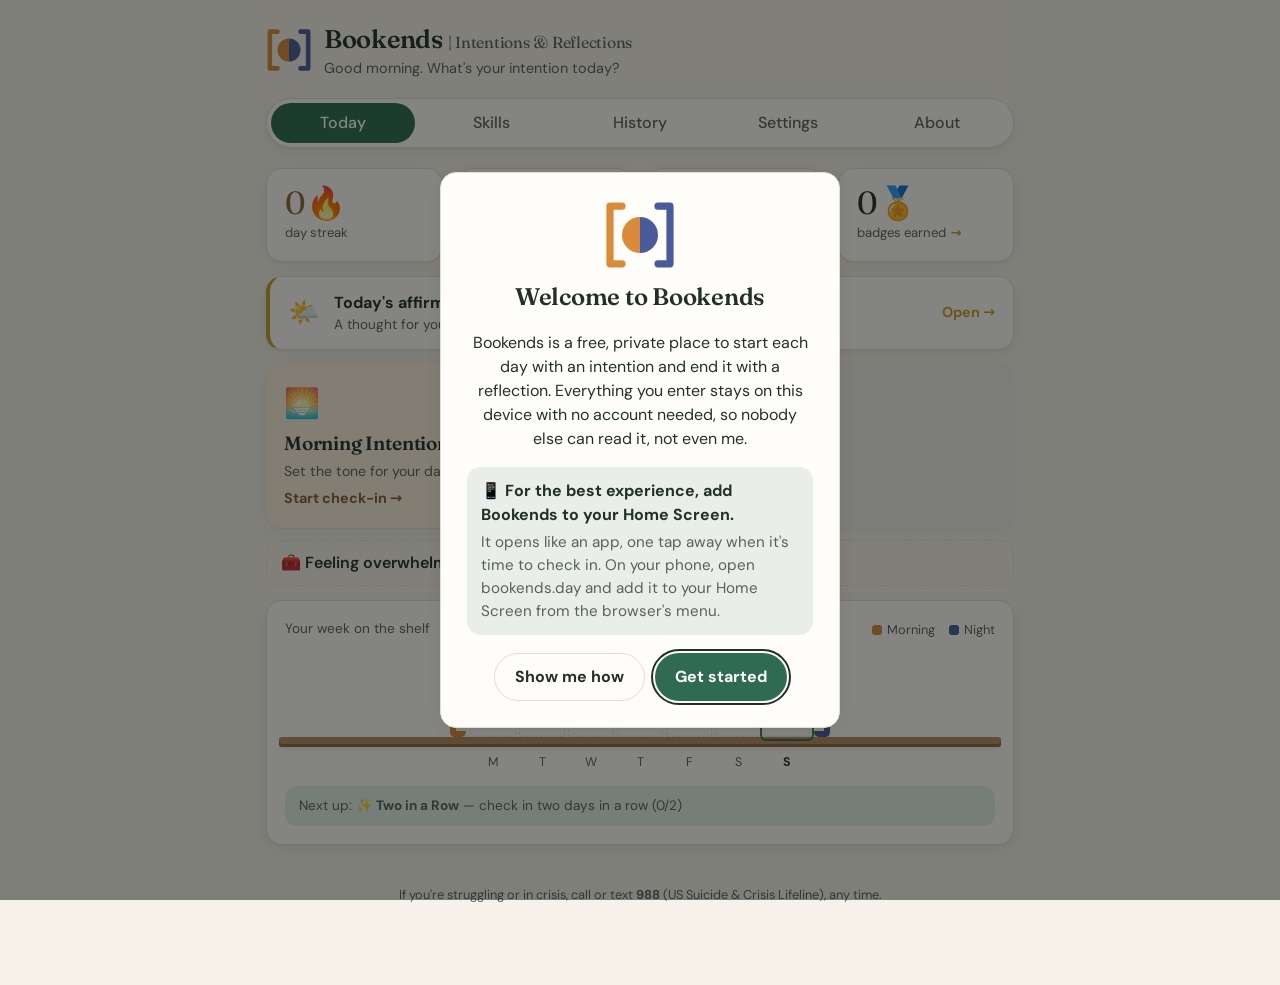
==== index.html @ 5a590c90 "Suggest a skill again when an edit changes a rating Editing a check-in so a rating changes and is st" ====
<!DOCTYPE html>
<html lang="en">
<head>
<meta charset="UTF-8">
<meta name="viewport" content="width=device-width, initial-scale=1">
<meta name="text-scale" content="scale">
<title>Bookends | Intentions &amp; Reflections</title>
<meta name="description" content="Bookends: morning intentions and nightly reflections, one wellness check-in at a time.">
<link rel="icon" href="/favicon.ico" sizes="48x48">
<link rel="icon" href="/favicon.svg" type="image/svg+xml">
<link rel="apple-touch-icon" href="/apple-touch-icon.png">
<link rel="manifest" href="/site.webmanifest">
<meta name="theme-color" content="#2f6b52">
<link rel="preload" href="fonts/dm-sans.woff2" as="font" type="font/woff2" crossorigin>
<link rel="preload" href="fonts/fraunces-opsz.woff2" as="font" type="font/woff2" crossorigin>
<style>
/* Self-hosted fonts (SIL Open Font License, see fonts/LICENSE-*). Variable weight, Latin subset. */
@font-face{font-family:"DM Sans";src:url("fonts/dm-sans.woff2") format("woff2");font-weight:100 1000;font-style:normal;font-display:swap}
@font-face{font-family:"Fraunces";src:url("fonts/fraunces-opsz.woff2") format("woff2");font-weight:100 900;font-style:normal;font-display:swap}
</style>
<link rel="stylesheet" href="css/styles.css?v=63">
</head>
<body>
<canvas id="confetti" aria-hidden="true"></canvas>
<div class="wrap">
  <header class="top">
    <div class="brand">
      <svg class="mark" viewBox="60 50 120 120" role="img" aria-label="Bookends logo">
        <path d="M90 62H70V158H90" fill="none" stroke="var(--morning)" stroke-width="12" stroke-linecap="round" stroke-linejoin="round"/>
        <path d="M150 62H170V158H150" fill="none" stroke="var(--night)" stroke-width="12" stroke-linecap="round" stroke-linejoin="round"/>
        <path d="M120 80A30 30 0 0 0 120 140Z" fill="var(--morning)"/><path d="M120 80A30 30 0 0 1 120 140Z" fill="var(--night)"/>
      </svg>
      <div>
      <h1>Bookends <span class="h1-sub"><span class="pipe">| </span>Intentions &amp; Reflections</span></h1>
      <div class="sub" id="greeting">Wellness check-ins, morning and night</div>
      </div>
    </div>
  </header>
  <nav class="tabs" id="tabs">
    <button data-v="today" class="on">Today</button>
    <button data-v="skills">Skills</button>
    <button data-v="history">History</button>
    <button data-v="settings">Settings</button>
    <button data-v="about">About</button>
  </nav>
  <main id="app"><div class="loading">Loading your check-ins…</div></main>
  <footer class="help">If you're struggling or in crisis, call or text <b>988</b> (US Suicide &amp; Crisis Lifeline), any time.</footer>
</div>

<script src="js/app.js?v=98"></script>
</body>
</html>
---- css/styles.css ----
/* =========================================================
   THEME — tweak colors here
   ========================================================= */
:root{
  --wood:#b98a5e; --wood-dark:#8f6440;
  --bg:#f6f1e9; --card:#fffdf9; --ink:#23302a; --muted:#58625d; --line:#e6ddd0;
  --accent:#2f6b52; --accent-soft:#e3efe8; --morning:#d98b3a; --morning-soft:#fbeedd;
  --night:#4a5b9b; --night-soft:#e6e9f6; --gold:#c99a2e; --danger:#b4493c;
  --radius:16px; --shadow:0 1px 2px rgba(35,48,42,.06),0 4px 16px rgba(35,48,42,.06);
}
@media (prefers-color-scheme:dark){:root{
  --wood:#7a5a3c; --wood-dark:#553d28;
  --bg:#151a18; --card:#1e2522; --ink:#e9ece8; --muted:#9aa5a0; --line:#2e3833;
  --accent:#6fc19a; --accent-soft:#22362d; --morning:#f0a85a; --morning-soft:#3a2c1c;
  --night:#9aaaf0; --night-soft:#252b45; --gold:#e6bd55; --danger:#e07a6c;
  --shadow:0 1px 2px rgba(0,0,0,.3),0 4px 16px rgba(0,0,0,.25);
}}
*{box-sizing:border-box}
/* Text size follows the person's device setting: rem everywhere, root left at the browser's size
   (Chrome on Android scales it via <meta name="text-scale">; Firefox does it on its own). */
:root{font-size:100%}
/* iPhone and iPad: use the Dynamic Type size from Settings → Display & Brightness → Text Size */
@supports (font:-apple-system-body) and (-webkit-touch-callout:default){:root{font:-apple-system-body}}
body{margin:0;background:var(--bg);color:var(--ink);font:1rem/1.5 "DM Sans",system-ui,sans-serif;-webkit-font-smoothing:antialiased}
h1,h2,h3{font-family:Fraunces,Georgia,serif;font-weight:600;margin:0;letter-spacing:-.01em}
button{font:inherit;color:inherit;cursor:pointer}
.wrap{max-width:780px;margin:0 auto;padding:20px 16px 80px}
header.top{display:flex;align-items:center;justify-content:space-between;gap:12px;margin-bottom:18px}
header.top h1{font-size:1.6rem}
.h1-sub{font-weight:400;color:var(--muted);font-variation-settings:"opsz" 28} /* keep the swoopy ampersand at small sizes too */
@media(max-width:560px){.h1-sub{display:block;font-size:1rem}.h1-sub .pipe{display:none}}
.brand{display:flex;align-items:center;gap:12px}
.brand .mark{width:46px;height:46px;flex:none}
header.top .sub{color:var(--muted);font-size:.9rem}
nav.tabs{display:flex;gap:4px;background:var(--card);border:1px solid var(--line);border-radius:999px;padding:4px;margin-bottom:20px;box-shadow:var(--shadow)}
nav.tabs button{flex:1;border:0;background:none;padding:8px 10px;border-radius:999px;font-weight:500;color:var(--muted)}
nav.tabs button.on{background:var(--accent);color:#fff}
.card{background:var(--card);border:1px solid var(--line);border-radius:var(--radius);padding:18px;box-shadow:var(--shadow)}
.grid{display:grid;gap:14px}
.stats{grid-template-columns:repeat(4,1fr)}
@media(max-width:560px){.stats{grid-template-columns:repeat(2,1fr)}}
.stat .n{font-family:Fraunces,serif;font-size:2rem;line-height:1}
.stat .l{color:var(--muted);font-size:.82rem;margin-top:4px}
.stat.streak .n{color:var(--morning)}
.checkins{grid-template-columns:1fr 1fr;margin-top:14px}
@media(max-width:560px){.checkins{grid-template-columns:1fr}}
.ci{border:0;text-align:left;display:flex;flex-direction:column;gap:6px;min-height:150px;position:relative;overflow:hidden}
.ci.morning{background:var(--morning-soft)} .ci.night{background:var(--night-soft)}
.ci .ico{font-size:1.8rem}
.ci .ci-title{font-family:Fraunces,Georgia,serif;font-weight:600;letter-spacing:-.01em;font-size:1.2rem;line-height:1.25;color:var(--ink)}
.ci .st{font-size:.88rem;color:var(--muted)}
.ci .go{margin-top:auto;font-weight:700;font-size:.9rem}
.ci.morning .go{color:var(--morning)} .ci.night .go{color:var(--night)}
.ci.closed{filter:grayscale(1);opacity:.5;cursor:not-allowed}
.ci.closed .go{color:var(--muted)}
.ci.past{opacity:.85}
.ci.done::after{content:"✓";position:absolute;top:14px;right:16px;width:28px;height:28px;border-radius:50%;background:var(--accent);color:#fff;display:grid;place-items:center;font-weight:700}
.week{display:flex;justify-content:space-between;margin-top:14px}
.day{display:flex;flex-direction:column;align-items:center;gap:6px;font-size:.78rem;color:var(--muted)}
.day.today .dl{color:var(--ink);font-weight:700}
.dots{display:flex;flex-direction:column;gap:3px}
.dot{width:26px;height:12px;border-radius:6px;background:var(--line)}
.dot.m.on{background:var(--morning)} .dot.n.on{background:var(--night)}
.section-title{display:flex;align-items:baseline;justify-content:space-between;margin:26px 0 10px}
.section-title h2{font-size:1.15rem}
.muted{color:var(--muted)}
.small{font-size:.85rem}
.note{font-size:.85rem;color:var(--muted);padding:10px 14px;border-radius:12px;background:var(--accent-soft);margin-top:14px}
.note.warn{background:var(--morning-soft)}

/* ---------- Form ---------- */
.form-head{display:flex;align-items:center;gap:12px;margin-bottom:6px}
.back{border:1px solid var(--line);background:var(--card);border-radius:999px;padding:6px 12px;font-size:.9rem}
.form-head h2{font-size:1.35rem;flex:1}
.datepick{border:1px solid var(--line);background:var(--card);color:var(--ink);border-radius:10px;padding:6px 8px;font:inherit;font-size:.9rem}
.progress{height:6px;border-radius:3px;background:var(--line);overflow:hidden;margin:12px 0 18px;position:sticky;top:0;z-index:2}
.progress i{display:block;height:100%;background:var(--accent);transition:width .3s}
.dim{margin-bottom:14px;border-left:4px solid var(--dc,var(--accent))}
.dim h3{font-size:1.05rem;display:flex;align-items:center;gap:8px;margin-bottom:12px}
.q{margin-top:14px}
.q:first-of-type{margin-top:0}
.q label.qt{display:block;font-weight:500;margin-bottom:8px}
.scale{display:flex;gap:8px}
.scale button{flex:1;border:1.5px solid var(--line);background:var(--bg);border-radius:12px;padding:10px 0;font-weight:700;font-size:1.05rem;transition:.15s}
.scale button:hover{border-color:var(--dc,var(--accent))}
.scale button.on{background:var(--dc,var(--accent));border-color:var(--dc,var(--accent));color:#fff;transform:translateY(-1px)}
.anchors{display:flex;justify-content:space-between;font-size:.78rem;color:var(--muted);margin-top:6px;gap:12px}
.anchors span:last-child{text-align:right}
textarea{width:100%;min-height:70px;resize:vertical;border:1.5px solid var(--line);background:var(--bg);color:var(--ink);border-radius:12px;padding:10px 12px;font:inherit}
textarea:focus{outline:none;border-color:var(--dc,var(--accent))}
.actions{display:flex;gap:10px;justify-content:flex-end;margin-top:18px;flex-wrap:wrap}
.btn{border:0;border-radius:999px;padding:11px 20px;font-weight:700;background:var(--accent);color:#fff}
.btn.ghost{background:none;border:1.5px solid var(--line);color:var(--ink)}
.btn.danger{background:none;border:1.5px solid var(--danger);color:var(--danger)}
.btn:disabled{opacity:.5;cursor:default}

.steps{display:flex;gap:6px;justify-content:space-between;margin:14px 0 6px}
.stepdot{flex:1;max-width:56px;aspect-ratio:1;border-radius:50%;border:2px solid var(--line);background:var(--card);font-size:1.1rem;display:grid;place-items:center;padding:0;opacity:.6;transition:.2s}
.stepdot.done{border-color:var(--dc);opacity:1;background:color-mix(in srgb,var(--dc) 14%,var(--card))}
.stepdot.cur{opacity:1;border-color:var(--dc);box-shadow:0 0 0 3px color-mix(in srgb,var(--dc) 30%,transparent);transform:scale(1.08)}
.stepcount{font-size:.8rem;color:var(--muted);text-align:center;margin-bottom:14px}
.step-in{animation:slideIn .28s ease-out}
.step-in.from-left{animation-name:slideInL}
@keyframes slideIn{from{opacity:0;transform:translateX(24px)}}
@keyframes slideInL{from{opacity:0;transform:translateX(-24px)}}
@media (prefers-reduced-motion:reduce){.step-in{animation:none}}
.dim textarea{min-height:120px}
.stepnav{align-items:center}
.linkbtn{border:0;background:none;color:var(--accent);font-size:.85rem;text-decoration:underline;padding:0}
@media(max-width:560px){.stepdot{font-size:.9rem;border-width:1.5px}.steps{gap:3px}}

/* ---------- Badges ---------- */
.badges{grid-template-columns:repeat(auto-fill,minmax(150px,1fr))}
.badge{text-align:center;padding:16px 12px}
.badge .em{font-size:2.2rem;width:64px;height:64px;margin:0 auto 8px;border-radius:50%;display:grid;place-items:center;background:var(--accent-soft)}
.badge.locked{opacity:.55}
.badge.locked .em{filter:grayscale(1);background:var(--line)}
.badge h3{margin:0;font-size:.95rem}
.badge p{margin:4px 0 0;font-size:.78rem;color:var(--muted)}
.badge .when{color:var(--accent);font-weight:500}
.bar{height:5px;border-radius:3px;background:var(--line);margin-top:8px;overflow:hidden}
.bar i{display:block;height:100%;background:var(--gold)}

/* ---------- History ---------- */
.cal{display:grid;grid-template-columns:repeat(7,1fr);gap:5px}
.cal .h{font-size:.72rem;color:var(--muted);text-align:center}
.cell{aspect-ratio:1;border-radius:6px;background:var(--line);display:flex;flex-direction:column;overflow:hidden;border:0;padding:0}
.cell .m,.cell .n{flex:1}
.cell .m.on{background:var(--morning)} .cell .n.on{background:var(--night)}
.cell.future{opacity:.3;cursor:default}
.cell.today{outline:2px solid var(--accent);outline-offset:1px}
.entry{display:flex;align-items:center;gap:12px;padding:12px 14px;border:1px solid var(--line);background:var(--card);border-radius:12px;width:100%;text-align:left;margin-bottom:8px}
.entry .tag{font-size:1.3rem}
.entry .t{flex:1}
.entry .avg{font-family:Fraunces,serif;font-size:1.2rem}
.day-entry{padding:12px 14px;margin-bottom:10px}
.de-head{display:flex;align-items:baseline;justify-content:space-between;gap:10px;width:100%;background:none;border:0;padding:2px 0 8px;font:inherit;color:var(--ink);cursor:pointer;text-align:left}
.de-head h3{font-size:1.05rem;margin:0}
.de-list{list-style:none;margin:0;padding:0;border-top:1px solid var(--line)}
.de-list li+li{border-top:1px dashed var(--line)}
.entry-row{display:flex;align-items:center;gap:10px;width:100%;padding:9px 2px;background:none;border:0;font:inherit;color:var(--ink);text-align:left}
button.entry-row{cursor:pointer}
button.entry-row:hover b{text-decoration:underline}
.er-time{flex:none;width:4.6rem;font-size:.88rem;color:var(--muted);font-variant-numeric:tabular-nums}
.er-ico{flex:none;font-size:1.1rem}
.er-text{flex:1;min-width:0}
.entry-row .avg{font-family:Fraunces,serif;font-size:1.1rem}
html.text-xl .er-time{width:auto}
.trend{display:grid;grid-template-columns:140px 1fr 40px;align-items:center;gap:10px;padding:6px 0;border-bottom:1px dashed var(--line);font-size:.9rem}
.trend:last-child{border:0}
.trend svg{width:100%;height:32px}
.legend{display:flex;gap:14px;font-size:.8rem;color:var(--muted);margin-top:10px}
.legend i{display:inline-block;width:10px;height:10px;border-radius:3px;margin-right:5px;vertical-align:-1px}

/* ---------- Modal / toast ---------- */
.modal-bg{position:fixed;inset:0;background:rgba(10,15,12,.5);display:grid;place-items:center;z-index:50;padding:16px;animation:fade .2s}
.modal{max-width:400px;width:100%;text-align:center;padding:26px}
.modal .big{font-size:3.4rem;animation:pop .5s cubic-bezier(.2,1.6,.4,1)}
.modal h2{margin:8px 0 4px}
.modal .list{display:flex;flex-direction:column;gap:10px;margin:16px 0;text-align:left}
.modal .list div{display:flex;gap:12px;align-items:center;padding:10px;border-radius:12px;background:var(--accent-soft)}
.modal .list .em{font-size:1.8rem}
@keyframes pop{from{transform:scale(.3);opacity:0}to{transform:scale(1);opacity:1}}
@keyframes fade{from{opacity:0}}
.toast{position:fixed;bottom:20px;left:50%;transform:translateX(-50%);background:var(--ink);color:var(--bg);padding:10px 18px;border-radius:999px;font-size:.9rem;z-index:60;animation:fade .2s}
.win{position:fixed;left:50%;bottom:20px;transform:translateX(-50%);width:min(520px,calc(100% - 24px));display:flex;gap:14px;align-items:center;z-index:58;animation:rise .35s cubic-bezier(.2,1.4,.4,1);cursor:pointer}
.win-em{font-size:2rem}
@keyframes rise{from{opacity:0;transform:translate(-50%,20px)}}
canvas#confetti{position:fixed;inset:0;pointer-events:none;z-index:55}
footer.help{margin-top:40px;font-size:.8rem;color:var(--muted);text-align:center}
.loading{text-align:center;padding:60px 0;color:var(--muted)}

/* ---------- Check-in pop-up ---------- */
body.noscroll{overflow:hidden}
.sheet-bg{position:fixed;inset:0;z-index:40;background:rgba(15,22,18,.48);display:grid;place-items:center;padding:24px;animation:fade .2s}
.sheet-bg.closing{animation:fadeOut .18s forwards}
.sheet{width:min(620px,100%);max-height:min(860px,calc(100vh - 48px));display:flex;flex-direction:column;background:var(--card);border-radius:22px;box-shadow:0 24px 60px rgba(0,0,0,.28);overflow:hidden;animation:popIn .28s cubic-bezier(.2,1.2,.4,1)}
.sheet-bg.closing .sheet{animation:popOut .18s forwards}
.sheet-head{display:flex;align-items:center;justify-content:space-between;gap:12px;padding:16px 18px 12px}
.sheet.morning .sheet-head{background:var(--morning-soft)} .sheet.night .sheet-head{background:var(--night-soft)}
.sheet-title{display:flex;align-items:center;gap:12px}
.sheet-ico{font-size:2rem;line-height:1}
.sheet-title h2{font-size:1.25rem}
.sheet-title .datepick{margin-top:4px;padding:3px 6px;font-size:.82rem;background:transparent}
.xbtn{border:0;background:rgba(0,0,0,.06);width:36px;height:36px;border-radius:50%;font-size:1rem;flex:none}
.xbtn:hover{background:rgba(0,0,0,.12)}
.sheet .steps{padding:12px 18px 4px;margin:0;border-bottom:1px solid var(--line)}
.sheet .stepdot{max-width:44px}
.sheet-body{flex:1;overflow-y:auto;padding:6px 22px 18px}
.sheet .stepcount{margin:8px 0 12px}
.sheet .dim{border-left:0;margin:0}
.sheet .dim h3{font-size:1.15rem;color:var(--dc)}
.sheet-foot{display:flex;gap:10px;justify-content:flex-end;align-items:center;padding:14px 18px;border-top:1px solid var(--line);background:var(--card)}
@keyframes popIn{from{opacity:0;transform:translateY(16px) scale(.97)}}
@keyframes popOut{to{opacity:0;transform:translateY(10px) scale(.98)}}
@keyframes fadeOut{to{opacity:0}}
@media(max-width:560px){
  .sheet-bg{padding:0;place-items:end stretch}
  .sheet{width:100%;max-height:94vh;border-radius:22px 22px 0 0;animation:slideUp .32s cubic-bezier(.2,1,.3,1)}
  .sheet-bg.closing .sheet{animation:slideDown .18s forwards}
  .sheet-body{padding:6px 16px 16px}
  .sheet-foot{padding:12px 16px calc(12px + env(safe-area-inset-bottom))}
  .sheet-foot .btn{padding:11px 16px}
}
@keyframes slideUp{from{transform:translateY(100%)}}
@keyframes slideDown{to{transform:translateY(100%)}}
@media (prefers-reduced-motion:reduce){.sheet,.sheet-bg{animation:none!important}}

/* ---------- Daily affirmation ---------- */
.aff{margin-top:14px;text-align:center;padding:22px 20px 14px;border-top:4px solid var(--gold)}
.aff.sugg{border-top-color:var(--accent)}
.aff-label{font-size:.82rem;font-weight:700;letter-spacing:.02em;color:var(--muted);display:flex;gap:8px;justify-content:center;align-items:center;flex-wrap:wrap}
.aff-area{font-weight:500;color:var(--dc);background:color-mix(in srgb,var(--dc) 12%,transparent);padding:2px 8px;border-radius:999px}
.aff-text{font-family:Fraunces,Georgia,serif;font-size:1.35rem;line-height:1.4;margin:14px auto 16px;max-width:30ch}
.aff-hint{color:var(--muted);font-size:.92rem;margin:10px auto 14px;max-width:40ch}
.aff-foot{display:flex;justify-content:center;align-items:center;gap:10px;margin-top:14px;font-size:.78rem;color:var(--muted)}
.aff-dots{display:inline-flex;gap:4px}
.aff-dots i{width:8px;height:8px;border-radius:50%;background:var(--line)}
.aff-dots i.on{background:var(--gold)}
.aff-break{background:var(--accent-soft);border-radius:14px;padding:14px 16px;max-width:44ch;margin:0 auto}
.aff-break p{margin:6px 0}
.aff-in .aff-text,.aff-in .aff-break{animation:fade .5s}
.note.nudge{margin:14px 0 0;background:var(--accent-soft);color:var(--ink)}
.note.holiday{margin:14px 0 0;background:var(--morning-soft);color:var(--ink)}
.aff-src{display:block;width:fit-content;margin:-6px auto 14px;font-size:.75rem;color:var(--muted);text-decoration:none;border-bottom:1px dotted var(--line)}
.aff-src:hover{color:var(--accent);border-bottom-color:var(--accent)}

/* ---------- About ---------- */
.about{display:grid;gap:14px}
.about h2{font-size:1.4rem;margin:6px 0 10px}
.about h3{font-size:1.1rem;margin-bottom:8px}
.about h2.sec{font-size:1.1rem;margin:0 0 8px}
.about p{margin:0 0 10px;line-height:1.65}
.about p:last-child{margin-bottom:0}
.about ul{margin:0 0 12px;padding-left:20px;line-height:1.65}
.about li{margin-bottom:6px}
.about a{color:var(--accent)}
.about-hero{text-align:left}
.about-hero .mark{width:54px;height:54px;display:block}
.about-care{background:var(--accent-soft);border-color:transparent}
@media(max-width:560px){nav.tabs button{padding:8px 4px;font-size:.88rem}}

/* ---------- Affirmation entry + pop-up ---------- */
.aff-entry{display:flex;align-items:center;gap:14px;width:100%;margin-top:14px;text-align:left;border-left:4px solid var(--gold);padding:14px 18px}
.aff-entry .ae-ico{font-size:1.6rem}
.aff-entry .ae-txt{flex:1;display:flex;flex-direction:column}
.aff-entry .ae-go{font-weight:700;font-size:.9rem;color:var(--gold)}
.aff-entry.done{border-left-color:var(--accent)}
.aff-entry.done .ae-go{color:var(--accent)}
.aff-entry:hover{border-color:var(--gold)}
.aff-sheet{max-width:560px}
.aff-sheet .sheet-head{background:color-mix(in srgb,var(--gold) 14%,var(--card))}
.aff-sheet .aff{box-shadow:none;border:0;border-top:0;margin:0;padding:18px 4px 6px}
.aff-sheet .sheet-body{padding-top:0}
/* ---------- Preferences ---------- */
.pref{display:flex;align-items:center;justify-content:space-between;gap:16px;padding:12px 0;border-top:1px solid var(--line);cursor:pointer}
.pref:first-of-type{border-top:0}
.pref>span{display:flex;flex-direction:column}
.pref.off{opacity:.5;cursor:default}
.switch{appearance:none;-webkit-appearance:none;width:46px;height:28px;border-radius:999px;background:var(--line);position:relative;cursor:pointer;flex:none;transition:background .2s;margin:0}
.switch::after{content:"";position:absolute;top:3px;left:3px;width:22px;height:22px;border-radius:50%;background:#fff;box-shadow:0 1px 3px rgba(0,0,0,.25);transition:transform .2s}
.switch:checked{background:var(--accent)}
.switch:checked::after{transform:translateX(18px)}
.switch:disabled{cursor:default}
.switch:focus-visible{outline:2px solid var(--accent);outline-offset:2px}
.pref-label{display:flex;flex-direction:column;margin:4px 0 10px}
.choices{display:grid;gap:8px}
.choice{display:flex;align-items:center;gap:12px;padding:12px 14px;border:1.5px solid var(--line);border-radius:14px;cursor:pointer;background:var(--bg);transition:.15s}
.choice:hover{border-color:var(--accent)}
.choice.on{border-color:var(--accent);background:var(--accent-soft)}
.choice input{accent-color:var(--accent);width:18px;height:18px;margin:0;flex:none}
.choice .c-ic{font-size:1.3rem}
.choice .c-t{display:flex;flex-direction:column}
.times{display:grid;gap:8px}
.time-row{display:flex;align-items:center;justify-content:space-between;gap:12px;padding:10px 14px;border:1.5px solid var(--line);border-radius:14px;background:var(--bg)}
.time-row select{font:inherit;color:var(--ink);background:var(--card);border:1.5px solid var(--line);border-radius:10px;padding:6px 10px;cursor:pointer}
.time-row select:focus{outline:none;border-color:var(--accent)}
.time-row .range{display:flex;align-items:center;gap:8px}
@media(max-width:560px){.time-row{flex-direction:column;align-items:flex-start}}
.time-row select{min-width:112px}

/* ---------- Bookshelf (last 7 days) ---------- */
.shelf-head{display:flex;justify-content:space-between;align-items:center;gap:10px;flex-wrap:wrap}
.shelf-head .legend{margin:0}
.shelf{display:flex;align-items:flex-end;gap:6px;margin-top:14px;padding:0 4px}
.books{flex:1;display:flex;align-items:flex-end;justify-content:space-between;gap:6px}
.book{flex:1;max-width:58px;border:0;padding:0;border-radius:5px 5px 2px 2px;overflow:hidden;display:flex;flex-direction:column;position:relative;cursor:pointer;
  background:var(--line);box-shadow:inset -3px 0 0 rgba(0,0,0,.08),inset 3px 0 0 rgba(255,255,255,.18);transition:transform .15s}
.book:hover{transform:translateY(-3px)}
.book .b-m,.book .b-n{flex:1;transition:background .2s}
.book .b-m.on{background:var(--morning)}
.book .b-n.on{background:var(--night)}
.book .b-m.on+.b-n.on{border-top:2px solid rgba(255,255,255,.55)}
.book:not(.empty)::before{content:"";position:absolute;left:18%;right:18%;top:12%;height:2px;background:rgba(255,255,255,.55);border-radius:1px}
.book:not(.empty)::after{content:"";position:absolute;left:18%;right:18%;bottom:12%;height:2px;background:rgba(255,255,255,.45);border-radius:1px}
.book.empty{background:transparent;border:1.5px dashed var(--line);box-shadow:none;opacity:.9}
.book.today{outline:2px solid var(--accent);outline-offset:2px}
.book.today .b-m::after{content:"";position:absolute;top:0;right:22%;width:7px;height:16px;background:var(--accent);clip-path:polygon(0 0,100% 0,100% 100%,50% 75%,0 100%)}
.bookend{width:16px;height:84px;flex:none;border:6px solid;border-radius:5px}
.bookend.l{border-color:var(--morning);border-right:0}
.bookend.r{border-color:var(--night);border-left:0}
.plank{height:10px;margin:0 -6px;border-radius:3px;background:var(--wood);box-shadow:inset 0 -3px 0 var(--wood-dark),0 3px 6px rgba(0,0,0,.08)}
.shelf-days{display:flex;justify-content:space-between;gap:6px;padding:6px 26px 0;font-size:.78rem;color:var(--muted)}
.shelf-days span{flex:1;max-width:58px;text-align:center}
.shelf-days .today{color:var(--ink);font-weight:700}
@media(max-width:560px){.books,.shelf-days{gap:4px}.bookend{width:12px;height:76px;border-width:5px}.shelf-days{padding:6px 20px 0}}
/* books sit close together, bookends hug the row */
.shelf{justify-content:center;gap:4px}
.books{flex:0 1 auto;justify-content:center;gap:3px}
.book{flex:0 1 50px;max-width:50px;min-width:30px}
.shelf-days{justify-content:center;gap:3px;padding:6px 0 0}
.shelf-days span{flex:0 1 50px;max-width:50px;min-width:30px}
@media(max-width:560px){.books,.shelf-days{gap:3px}.shelf-days{padding:6px 0 0}}
.book,.shelf-days span{flex:0 0 46px;width:46px;max-width:none;min-width:0}
@media(max-width:560px){.book,.shelf-days span{flex-basis:36px;width:36px}}
.day-list .go{cursor:pointer}
.day-list .go:hover{outline:1.5px solid var(--accent)}
.day-list .rest{background:var(--bg);opacity:.75}
.sheet-date{display:block;font-size:.85rem;color:var(--muted);margin-top:2px}

/* ---------- Day view ---------- */
.day-sheet{max-width:580px}
.day-sheet .sheet-head{background:color-mix(in srgb,var(--wood) 18%,var(--card))}
.day-sheet .sheet-body{padding-top:16px}
.day-sheet .sheet-foot{flex-wrap:wrap}
.hls{display:grid;gap:10px}
.hl{border-radius:14px;padding:14px 16px;background:var(--bg);border-left:4px solid var(--dc)}
.hl.morning{background:var(--morning-soft)} .hl.night{background:var(--night-soft)}
.hl-top{display:flex;justify-content:space-between;align-items:center;gap:10px}
.hl-kind{font-size:.78rem;font-weight:700;letter-spacing:.02em;color:var(--muted);text-transform:uppercase}
.hl-area{font-weight:700;margin:6px 0 2px;color:var(--dc)}
.hl-area .muted{font-weight:400}
.hl blockquote{font-family:Fraunces,Georgia,serif;font-size:1.12rem;line-height:1.45;margin:8px 0 0}
.rdots{display:inline-flex;gap:3px}
.rdots i{width:9px;height:9px;border-radius:50%;background:var(--line)}
.rdots i.on{background:var(--dc,var(--accent))}
.proud{margin-top:12px;padding:12px 14px;border-radius:12px;background:color-mix(in srgb,var(--gold) 16%,var(--card))}
.day-sheet h4{margin:18px 0 6px;font-size:.9rem}
.notes{list-style:none;margin:0;padding:0;display:grid;gap:8px}
.notes li{display:flex;flex-direction:column;padding:10px 12px;border:1px solid var(--line);border-radius:12px}
.notes .nl{font-size:.78rem;color:var(--muted);margin-bottom:2px}

/* ---------- Full day in History ---------- */
.full-link{display:block;margin:16px auto 0;font-size:.9rem}
.cell.sel{outline:2px solid var(--ink);outline-offset:1px}
.day-detail .dd-top{display:flex;justify-content:space-between;align-items:center;margin-bottom:6px}
.day-detail .dd-top h2{font-size:1.2rem}
.dd-block{margin-top:12px;padding:12px 14px;border-radius:14px}
.dd-block.morning{background:var(--morning-soft)} .dd-block.night{background:var(--night-soft)}
.dd-head{display:flex;justify-content:space-between;align-items:center}
.dd-head h3{font-size:1rem}
.dd-list{list-style:none;margin:8px 0 0;padding:0;display:grid;gap:8px}
.dd-list li{background:var(--card);border-radius:10px;padding:10px 12px;border-left:3px solid var(--dc)}
.dd-row{display:flex;justify-content:space-between;align-items:center;gap:10px}
.dd-area{font-weight:700;font-size:.9rem;color:var(--dc)}
.dd-q{font-size:.78rem;color:var(--muted);margin-top:6px}
.dd-a{margin-top:2px}
.stat-link{text-align:left;cursor:pointer;font:inherit;color:inherit;transition:transform .15s,border-color .15s}
.stat-link:hover{transform:translateY(-2px);border-color:var(--gold)}
.stat-link .go-arrow{color:var(--gold);font-weight:700;margin-left:2px}
.aff-nav{display:inline-flex;align-items:center;gap:6px}
.aff-dots .aff-dot{width:10px;height:10px;border-radius:50%;border:0;padding:0;background:var(--gold);opacity:.45;cursor:pointer;transition:transform .15s,opacity .15s}
.aff-dots .aff-dot.cur{opacity:1;transform:scale(1.25)}
.aff-dots .aff-dot:hover{opacity:.85}
.aff-arrow{border:1px solid var(--line);background:var(--card);width:26px;height:26px;border-radius:50%;line-height:1;font-size:1rem;color:var(--ink);padding:0}
.aff-arrow:disabled{opacity:.35;cursor:default}
.aff-pos{font-weight:500;color:var(--muted)}
.aff-foot{flex-wrap:wrap}

/* ---------- Badges in the day pop-up ---------- */
.day-badges{margin-top:14px;padding-top:12px;border-top:1px solid var(--line)}
.day-badges h4{margin:0 0 8px;font-size:.85rem;color:var(--muted)}
.mini-badges{display:flex;flex-wrap:wrap;gap:8px}
.mini-badge{position:relative;width:38px;height:38px;border-radius:50%;border:1.5px solid var(--line);background:var(--accent-soft);display:grid;place-items:center;padding:0;cursor:pointer;transition:transform .15s,border-color .15s}
.mini-badge .mb-em{font-size:1.15rem;line-height:1}
.mini-badge:hover,.mini-badge:focus-visible{transform:translateY(-2px);border-color:var(--gold);outline:none}
.float-tip{position:fixed;z-index:70;max-width:220px;padding:8px 10px;border-radius:10px;background:var(--ink);color:var(--bg);font-size:.78rem;line-height:1.35;
  box-shadow:0 6px 18px rgba(0,0,0,.22);opacity:0;pointer-events:none;transform:translateY(4px);transition:opacity .15s,transform .15s}
.float-tip.show{opacity:1;transform:translateY(0)}
.float-tip b{display:block;font-size:.82rem;margin-bottom:2px}
.float-tip::after{content:"";position:absolute;top:100%;left:var(--ax,50%);transform:translateX(-50%);border:6px solid transparent;border-top-color:var(--ink)}
.float-tip.below::after{top:auto;bottom:100%;border-top-color:transparent;border-bottom-color:var(--ink)}
.badge.focus{border-color:var(--gold);box-shadow:0 0 0 3px color-mix(in srgb,var(--gold) 35%,transparent);animation:badgePulse 1.4s ease-out 2}
@keyframes badgePulse{50%{transform:scale(1.04)}}
.ro-tag{font-weight:700;color:var(--muted)}
.scale button:disabled{cursor:default}
.scale button:disabled:not(.on){opacity:.45}
.scale button:disabled:hover{border-color:var(--line)}
.scale button.on:disabled{opacity:1}
textarea[readonly]{background:var(--card);border-style:dashed;cursor:default}
textarea[readonly]:focus{border-color:var(--line)}

/* Compact single-row stats on phones */
@media(max-width:560px){
  .stats{grid-template-columns:repeat(4,1fr);gap:6px}
  .stat{padding:9px 4px 8px;text-align:center;border-radius:12px}
  .stat .n{font-size:1.3rem;white-space:nowrap}
  .stat .l{font-size:.68rem;margin-top:3px;line-height:1.2}
  .stat-link{text-align:center}
  .stat-link:hover{transform:none}
  .hide-sm{display:none}
}
/* Compact check-in cards on phones, side by side, so the shelf fits on screen */
@media(max-width:560px){
  .checkins{grid-template-columns:1fr 1fr;gap:8px;margin-top:10px}
  .ci{min-height:0;padding:12px;gap:3px;border-radius:14px}
  .ci .ico{font-size:1.25rem}
  .ci .ci-title{font-size:.95rem;line-height:1.2}
  .ci .st{font-size:.74rem;line-height:1.3}
  .ci .go{font-size:.78rem;margin-top:4px}
  .ci.done::after{top:10px;right:10px;width:22px;height:22px;font-size:.8rem}
  .checkins + .card{margin-top:10px !important;padding:14px}
  .shelf{margin-top:10px}
}
.about-free{border-left:4px solid var(--gold)}
.about ol{margin:0 0 12px;padding-left:22px;line-height:1.65}
.about ol li{margin-bottom:6px}
.about-pro{border-left:4px solid var(--night)}
.about-share{border-left:4px solid var(--accent)}
.share-opts{display:grid;gap:8px;margin:10px 0 4px}

/* About cards: each gets its own accent color */
.about .card{border-left:4px solid var(--ac,var(--line))}
.about .card h2,.about .card h3{color:var(--ac,var(--ink))}
.about-hero{--ac:var(--morning)}
.about-name{--ac:#8a6bb8}
.about-how{--ac:#3f8f9b}
.about-free{--ac:var(--gold)}
.about-pro{--ac:var(--night)}
.about-share{--ac:#c0604d}
.about-privacy{--ac:#a0607a}
.about-home{--ac:#4a6fb5}
.about-source{--ac:#5d6b64}
.src-link{display:inline-block;text-decoration:none;margin-top:2px}
.about-care{--ac:var(--accent);border-color:transparent;border-left-color:var(--accent)}
@media (prefers-color-scheme:dark){.about-name{--ac:#b49ae0}.about-how{--ac:#6cc0cc}.about-privacy{--ac:#d89ab4}.about-share{--ac:#e8907e}.about-home{--ac:#8fa7e0}.about-source{--ac:#a9b6af}}

/* About: jump links + section anchors */
.about .card{scroll-margin-top:16px}
.about-toc{display:flex;flex-direction:column;gap:8px;border-left-color:var(--line) !important}
.toc-links{display:flex;flex-wrap:wrap;gap:6px}
.toc-links a{font-size:.82rem;text-decoration:none;color:var(--ink);background:var(--bg);border:1px solid var(--line);border-radius:999px;padding:4px 10px}
.toc-links a:hover{border-color:var(--accent);color:var(--accent)}
.about .anchor{margin-left:8px;font-family:"DM Sans",system-ui,sans-serif;font-weight:500;font-size:.85em;color:var(--muted);text-decoration:none;opacity:0;transition:opacity .15s}
.about h2:hover .anchor,.about h3:hover .anchor,.about .anchor:focus{opacity:1}
@media(hover:none){.about .anchor{opacity:.5}}
.about .card.flash{animation:flash 1.2s ease-out}
@keyframes flash{0%{box-shadow:0 0 0 4px color-mix(in srgb,var(--ac,var(--accent)) 45%,transparent)}100%{box-shadow:var(--shadow)}}
.howto{display:grid;grid-template-columns:1fr 1fr;gap:12px;margin:6px 0 12px}
.howto-col{background:var(--bg);border-radius:12px;padding:12px 14px}
.howto-col h3{margin:0 0 6px;font-size:.92rem;color:var(--ink)!important}
.howto-col ol{margin:0;padding-left:20px;font-size:.92rem}
@media(max-width:560px){.howto{grid-template-columns:1fr}}

/* Writing help: tap-to-add ideas */
.ideas{display:flex;flex-wrap:wrap;align-items:center;gap:6px;margin-top:8px}
.ideas-label{font-size:.75rem;font-weight:700;color:var(--muted);text-transform:uppercase;letter-spacing:.04em;margin-right:2px}
.idea,.idea-more{border:1.5px solid var(--line);background:var(--card);color:var(--ink);border-radius:999px;padding:5px 11px;font:inherit;font-size:.85rem;line-height:1.3;text-align:left;cursor:pointer}
.idea:hover{border-color:var(--dc,var(--accent))}
.idea.on{background:color-mix(in srgb,var(--dc,var(--accent)) 14%,var(--card));border-color:var(--dc,var(--accent))}
.idea-more{border-style:dashed;color:var(--muted)}

/* Feelings wheel */
.wheel-toggle{display:inline-flex;align-items:center;gap:6px;border:1.5px solid var(--dc,var(--accent));background:color-mix(in srgb,var(--dc,var(--accent)) 10%,var(--card));color:var(--ink);border-radius:999px;padding:7px 14px;font:inherit;font-size:.9rem;font-weight:600;margin:2px 0 10px;cursor:pointer}
.wheel-panel{border:1.5px solid var(--line);border-radius:14px;padding:12px;margin-bottom:10px;background:var(--bg)}
.wheel-wrap{display:flex;gap:14px;align-items:flex-start}
.wheel{width:12.5rem;max-width:100%;flex:none}
.wedge{cursor:pointer;transition:transform .15s}
.wedge path{stroke:var(--bg);stroke-width:2}
.wedge text{fill:#fff;font:700 11px "DM Sans",system-ui,sans-serif;pointer-events:none}
.wedge:not(.on) path{opacity:.82}
.wedge:focus{outline:none}.wedge:focus-visible path{stroke:var(--ink)}
.wheel-hub{fill:var(--card)}
.hub-n{fill:var(--ink);font:700 18px "DM Sans",system-ui,sans-serif}
.hub-t{fill:var(--muted);font:500 10px "DM Sans",system-ui,sans-serif}
.wheel-side{flex:1;min-width:0;display:flex;flex-direction:column;gap:8px}
.feel-list,.feel-chosen{display:flex;flex-wrap:wrap;gap:6px}
.feel{border:1.5px solid var(--fc,var(--line));background:var(--card);color:var(--ink);border-radius:999px;padding:5px 11px;font:inherit;font-size:.85rem;cursor:pointer}
.feel.on{background:var(--fc,var(--dc,var(--accent)));border-color:var(--fc,var(--dc,var(--accent)));color:#fff}
.feel-chosen{border-top:1px dashed var(--line);padding-top:8px}
.feel-chosen .feel{--fc:var(--dc,var(--accent))}
@media (max-width:560px){.wheel-wrap{flex-direction:column;align-items:center}.wheel{width:12rem}.wheel-side{width:100%}}

/* Color-blind friendly mode (Settings → Display). Okabe & Ito based palette, plus non-color cues. */
html.cvd{
  --accent:#00785a; --accent-soft:#dcefe8; --morning:#c77800; --morning-soft:#fbeccc;
  --night:#0072b2; --night-soft:#dcebf5; --gold:#a87d00; --danger:#b84a00;
}
@media (prefers-color-scheme:dark){html.cvd{
  --accent:#3cc39a; --accent-soft:#183a30; --morning:#e69f00; --morning-soft:#3a2c10;
  --night:#56b4e9; --night-soft:#16303f; --gold:#f0c43a; --danger:#f08a4b;
}}
/* Night marks get diagonal stripes so morning and night differ by more than color */
html.cvd .dot.n.on,html.cvd .cell .n.on,html.cvd .book .b-n.on,html.cvd .legend .lg-n{background-image:repeating-linear-gradient(135deg,rgba(255,255,255,.38) 0 2px,transparent 2px 5px)}
html.cvd .ln-night{stroke-dasharray:4 3}
/* Answered steps get a check mark */
html.cvd .stepdot{position:relative}
html.cvd .stepdot.done::after{content:"✓";position:absolute;right:-3px;bottom:-3px;width:.95rem;height:.95rem;border-radius:50%;background:var(--ink);color:var(--card);font-size:.62rem;line-height:.95rem;text-align:center;font-weight:700}

/* ---------- Accessibility ---------- */
/* Colored text is mixed toward the ink color so it keeps enough contrast in light and dark mode */
.sheet .dim h3{color:color-mix(in srgb,var(--dc) 60%,var(--ink))}
.about .card h2,.about .card h3{color:color-mix(in srgb,var(--ac,var(--ink)) 60%,var(--ink))}
.stat.streak .n{color:color-mix(in srgb,var(--morning) 60%,var(--ink))}
.ci.morning .go{color:color-mix(in srgb,var(--morning) 52%,var(--ink))} .ci.night .go{color:color-mix(in srgb,var(--night) 70%,var(--ink))}
.badge .when{color:color-mix(in srgb,var(--accent) 80%,var(--ink))}
/* In dark mode the accent is light, so text on it is dark */
@media (prefers-color-scheme:dark){
  nav.tabs button.on,.btn,.ci.done::after{color:#0f1f18}
  .btn.ghost{color:var(--ink)} .btn.danger{color:var(--danger)}
}
/* Visible keyboard focus everywhere */
:focus-visible{outline:2px solid var(--ink);outline-offset:2px}
.sheet:focus,.modal:focus{outline:none}
.sr-only{position:absolute;width:1px;height:1px;padding:0;margin:-1px;overflow:hidden;clip:rect(0,0,0,0);white-space:nowrap;border:0}
@media (prefers-reduced-motion:reduce){*{scroll-behavior:auto!important}.wedge,.idea,.stepdot{transition:none!important}}
.feel.on{background:color-mix(in srgb,var(--fc,var(--dc,var(--accent))) 72%,#111);border-color:color-mix(in srgb,var(--fc,var(--dc,var(--accent))) 72%,#111)}
/* Reminders */
.rem-list{display:grid;gap:10px;margin-top:10px}
.rem-row{display:flex;align-items:center;gap:12px;flex-wrap:wrap}
.rem-row .btn{flex:none}
.rem-row .small{flex:1;min-width:180px}

/* ---------- Larger text sizes (html.text-l / html.text-xl are set in app.js from the root font size) ---------- */
/* Display headings grow less than body text, like large titles on iPhone */
header.top h1{font-size:min(1.6rem,9vw)}
.sheet-title h2{font-size:min(1.25rem,7.5vw)}
@media(min-width:561px){.stat .n{font-size:min(2rem,10vw)}}
.xbtn{width:max(36px,2.2rem);height:max(36px,2.2rem)}
html.text-l nav.tabs{flex-wrap:wrap;border-radius:20px}
html.text-l nav.tabs button{flex:1 1 auto;padding:6px 10px}
html.text-l .stats{grid-template-columns:repeat(2,1fr)!important}
html.text-l .stat .n{font-size:min(1.6rem,9vw);white-space:nowrap}
html.text-l .checkins{grid-template-columns:1fr!important}
html.text-l .btn{white-space:normal;border-radius:18px;text-align:center}
html.text-l .sheet-foot{flex-wrap:wrap}
html.text-l .sheet-foot .btn{flex:1 1 auto}
html.text-l .sheet .steps{overflow-x:auto;justify-content:flex-start;scrollbar-width:none}
html.text-l .stepdot{flex:none}
html.text-l .time-row{flex-direction:column;align-items:stretch}
html.text-l .time-row select{max-width:100%}
html.text-l .rem-row .btn{flex:1 1 100%}
html.text-xl header.top{flex-wrap:wrap}
html.text-xl .sheet-ico{display:none}
html.text-xl .stats{grid-template-columns:1fr!important}
html.text-xl .stat{display:flex;align-items:center;gap:10px;text-align:left}
html.text-xl .sheet-foot .btn{flex:1 1 100%}
html.text-xl .shelf .book{min-width:0}
html.text-xl .time-row .range{flex-wrap:wrap}
.h1-sub{font-size:min(1rem,6vw)}
.sheet .steps{flex:none}
.legend{flex-wrap:wrap;row-gap:4px}
.grid>*,.card{min-width:0}
html.text-xl body{overflow-wrap:anywhere;hyphens:auto}
html.text-xl .time-row .range{width:100%}
html.text-xl .time-row select{min-width:0;width:100%;flex:none}
html.text-xl .time-row .range select{width:auto;flex:1 1 5rem}
html.text-xl .pref{flex-wrap:wrap}
html.text-l .badges{grid-template-columns:1fr!important}
.badge .em{max-width:100%}
.badge .em{font-size:min(2.2rem,12vw);width:min(4rem,22vw);height:min(4rem,22vw)}

/* ---------- Skills ---------- */
.skills-intro h2{margin-bottom:6px}
.skill-crisis{margin:10px 0 0}
.skill-group{margin-top:18px}
.skill-group h3{font-size:1.05rem;margin:0 0 8px}
.skill-grid{grid-template-columns:repeat(auto-fill,minmax(min(14rem,100%),1fr));gap:10px}
.skill-card{border:0;text-align:left;display:flex;flex-direction:column;gap:4px;cursor:pointer;font:inherit;color:var(--ink)}
.skill-card:hover{box-shadow:0 0 0 2px var(--accent)}
.skill-name{font-family:Fraunces,Georgia,serif;font-weight:600;font-size:1.1rem}
.skill-card .skill-name{display:flex;justify-content:space-between;align-items:baseline;gap:8px}
.skill-card .go{font-weight:700;color:color-mix(in srgb,var(--accent) 80%,var(--ink));flex:none;transition:transform .15s}
.skill-card:hover .go,.skill-card:focus-visible .go{transform:translateX(3px)}
@media (prefers-reduced-motion:reduce){.skill-card .go{transition:none}}
.helped-chip{align-self:flex-start;margin-top:4px;font-size:.8rem;font-weight:700;padding:2px 9px;border-radius:999px;background:color-mix(in srgb,var(--accent) 14%,transparent);color:var(--ink)}
.helped-group > p{margin:-4px 0 8px}
.skill-note{max-width:24rem;margin:18px auto 0;text-align:left}
.skill-note label{display:block;font-weight:700;margin-bottom:6px}
.skill-note p{margin:6px 0 0}
.er-note{display:block;margin-top:3px;font-size:.92rem;color:var(--muted);white-space:pre-wrap;overflow-wrap:anywhere}
.skill-row{align-items:flex-start}
.skill-row .er-time,.skill-row .er-ico{padding-top:2px}
.skills-more{margin-top:18px}
.skills-more a{color:inherit}
.skill-sheet .sheet-head{background:color-mix(in srgb,var(--accent) 12%,var(--card))}
.skill-when{margin:4px 0 14px}
.skill-step{text-align:center;padding:10px 4px}
.skill-rate{display:flex;flex-direction:column;gap:10px;max-width:18rem;margin:18px auto 4px}
.skill-rate .btn{width:100%;justify-content:center}
.sk-tags{list-style:none;margin:0;padding:0;display:flex;flex-wrap:wrap;gap:6px}
.sk-tag{font-size:.88rem;font-weight:600;padding:4px 11px;border-radius:999px;background:color-mix(in srgb,var(--accent) 16%,transparent);color:var(--ink)}
.sk-tag.little{background:transparent;box-shadow:inset 0 0 0 1.5px color-mix(in srgb,var(--accent) 45%,transparent)}
.skill-step h3{font-size:1.25rem;margin:6px 0}
.skill-step p{font-size:1.05rem;line-height:1.55;margin:0 auto;max-width:32em}
.skill-key{display:inline-grid;place-items:center;min-width:2.4rem;height:2.4rem;padding:0 .5rem;border-radius:12px;background:var(--accent-soft);color:color-mix(in srgb,var(--accent) 70%,var(--ink));font-family:Fraunces,Georgia,serif;font-weight:700;font-size:1.15rem}
.skill-key.big{min-width:3.4rem;height:3.4rem;font-size:1.7rem;border-radius:16px}
.skill-dots{display:flex;gap:6px;justify-content:center;margin-top:14px}
.skill-dots span{width:8px;height:8px;border-radius:50%;background:var(--line)}
.skill-dots span.on{background:var(--accent)}
.skill-steps{list-style:none;padding:0;margin:0;display:grid;gap:12px}
.skill-steps li{display:flex;gap:12px;align-items:flex-start}
.skill-steps p{margin:2px 0 0}
.skill-link{display:block;width:100%;margin-top:12px;border:1.5px dashed var(--line);background:transparent;color:var(--ink);border-radius:14px;padding:10px 14px;font:inherit;font-weight:600;text-align:left;cursor:pointer}
.skill-link:hover{border-color:var(--accent)}
.skill-nudge{margin-top:12px;display:flex;flex-wrap:wrap;align-items:center;justify-content:space-between;gap:10px;background:color-mix(in srgb,var(--accent) 8%,var(--card))}
.skill-nudge-actions{display:flex;flex-wrap:wrap;align-items:center;gap:8px 12px}
.skill-nudge-actions .btn{white-space:nowrap}
.skill-nudge-actions .linkbtn{white-space:nowrap}
@media(max-width:560px){.skill-link{margin-top:10px;padding:9px 12px;font-size:.92rem}}
.skill-sheet a,.skills-more a{color:inherit;text-decoration:underline}
#badges{scroll-margin-top:14px}
.trend.overall{font-weight:700;border-bottom:1px solid var(--line);padding-bottom:10px;margin-bottom:4px}
.skill-log{list-style:none;margin:0;padding:0;display:grid;gap:8px}
.skill-log li{padding:10px 12px;border-radius:12px;background:color-mix(in srgb,var(--ink) 4%,transparent)}
.skill-log li.good{background:color-mix(in srgb,var(--accent) 10%,transparent)}
.sl-top{display:grid;grid-template-columns:4.6rem 1fr;align-items:baseline;column-gap:10px;row-gap:2px}
.sl-time{font-size:.88rem;color:var(--muted);font-variant-numeric:tabular-nums}
.sl-name{min-width:0}
.sl-res{grid-column:2;font-size:.88rem;color:var(--muted)}
.sl-note{margin:6px 0 0 calc(4.6rem + 10px);white-space:pre-wrap;overflow-wrap:anywhere;font-size:.95rem}
html.text-xl .sl-top{grid-template-columns:1fr}html.text-xl .sl-res{grid-column:1}html.text-xl .sl-note{margin-left:0}
.write-closed{margin-top:14px}
.write-closed .qt{display:block;margin-bottom:10px}
.write-toggle{display:inline-flex;align-items:center;gap:6px;font:inherit;font-weight:600;padding:10px 16px;border-radius:999px;border:1.5px dashed color-mix(in srgb,var(--dc,var(--accent)) 55%,transparent);background:transparent;color:var(--ink);cursor:pointer}
.write-toggle:hover{background:color-mix(in srgb,var(--dc,var(--accent)) 8%,transparent)}
.write-toggle .muted{font-weight:400}
.write-hide-row{text-align:right;margin-top:6px}
.welcome-home{display:flex;flex-direction:column;gap:4px;text-align:left;margin:14px 0 4px;padding:12px 14px;border-radius:14px;background:color-mix(in srgb,var(--accent) 10%,transparent)}
.welcome-home span{font-size:.95rem;color:var(--muted)}
.welcome-mark{display:block;width:72px;height:72px;margin:0 auto 6px}
.badge-intro{display:flex;flex-direction:column;gap:4px;text-align:left;margin:4px 0 14px;padding:12px 14px;border-radius:14px;background:color-mix(in srgb,var(--accent) 10%,transparent)}
.badge-intro span{font-size:.95rem;color:var(--muted)}
.badge-day-list{list-style:none;margin:0;padding:0;display:grid;gap:8px}
.bd-row{display:flex;align-items:center;gap:12px;width:100%;padding:10px 12px;border:0;border-radius:12px;background:color-mix(in srgb,var(--accent) 8%,transparent);font:inherit;color:var(--ink);text-align:left;cursor:pointer}
.bd-row:hover b{text-decoration:underline}
.bd-em{font-size:1.6rem;flex:none}
.bd-text{display:flex;flex-direction:column;gap:2px;min-width:0}
.de-visits{margin:8px 0 0;padding-top:8px;border-top:1px dashed var(--line)}
.de-list+.de-visits{margin-top:0}
.dd-visits{margin:-6px 0 12px}
.share-note{display:flex;flex-direction:column;gap:6px;margin:12px 0 4px;padding:12px 14px;border-radius:14px;background:color-mix(in srgb,var(--accent) 9%,transparent);font-size:.92rem}
.share-note span{color:var(--muted)}
.share-note span b{color:var(--ink)}
.wheel-q{margin-top:14px}
.wheel-q+.write-closed{margin-top:10px}
.suggest{display:flex;flex-direction:column;gap:6px;text-align:left;margin:14px 0 6px;padding:14px;border-radius:14px;background:color-mix(in srgb,var(--accent) 9%,transparent)}
.suggest-list{display:grid;gap:8px;margin-top:6px}
.suggest-skill{display:flex;flex-direction:column;gap:2px;width:100%;padding:10px 12px;border:1px solid var(--line);border-radius:12px;background:var(--card);font:inherit;color:var(--ink);text-align:left;cursor:pointer}
.suggest-skill:hover .sg-name{text-decoration:underline}
.sg-name{font-weight:700}
.sg-why{font-size:.8rem;font-weight:600;color:var(--muted)}
.suggest .skill-crisis{margin:6px 0 0}
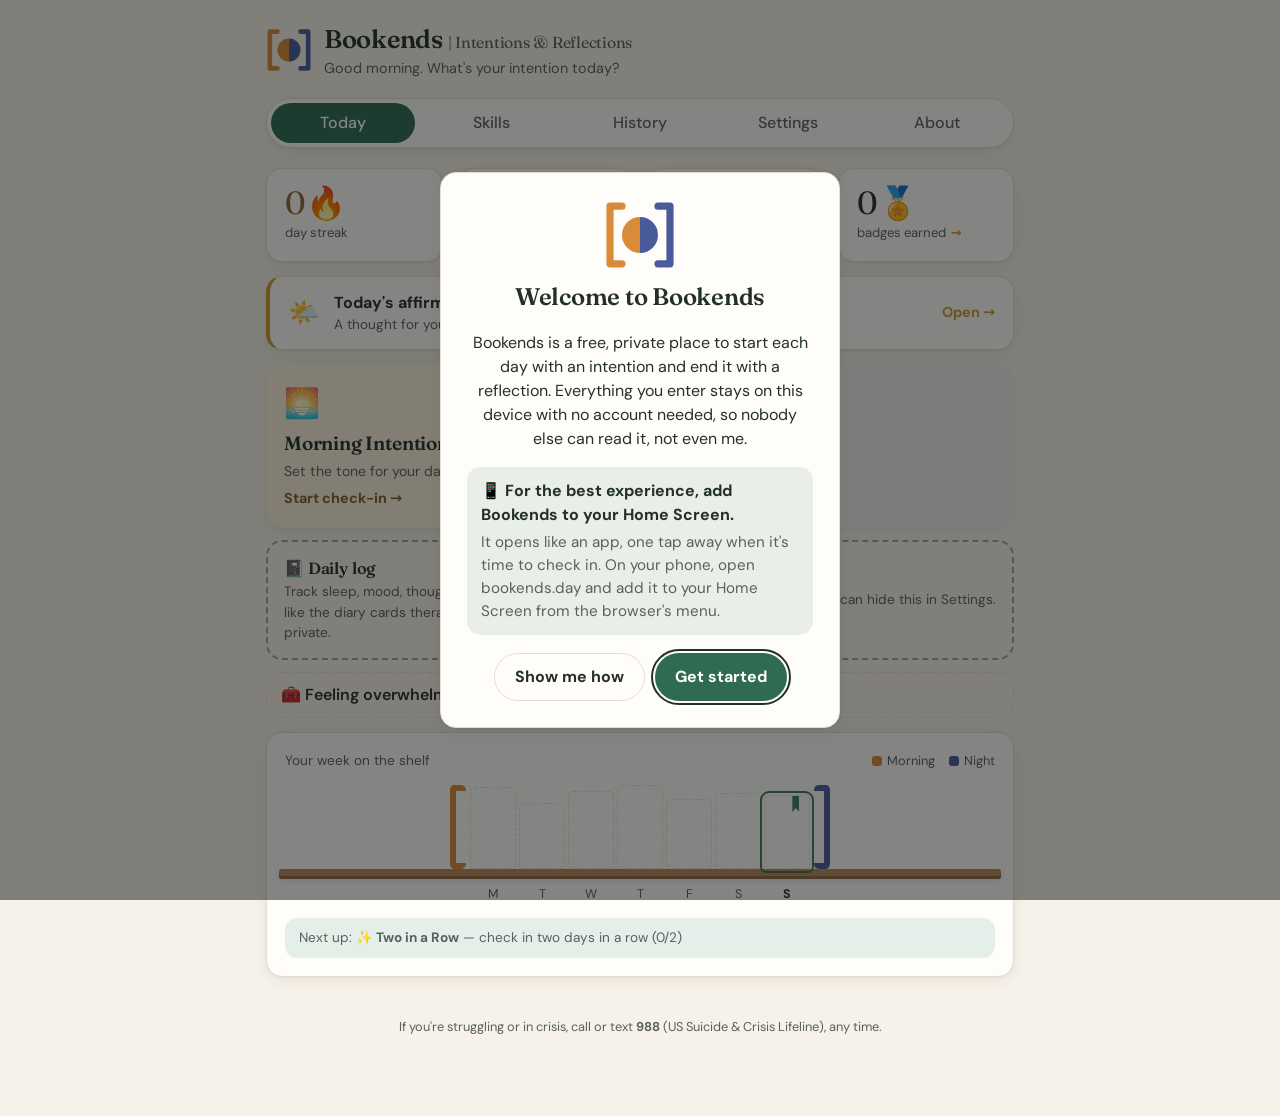
==== commit c3c55336: "Add the daily log (a DBT-style diary card) - data/daily-log.json: sections, items and support messag" ====
--- a/index.html
+++ b/index.html
@@ -18,7 +18,7 @@
 @font-face{font-family:"DM Sans";src:url("fonts/dm-sans.woff2") format("woff2");font-weight:100 1000;font-style:normal;font-display:swap}
 @font-face{font-family:"Fraunces";src:url("fonts/fraunces-opsz.woff2") format("woff2");font-weight:100 900;font-style:normal;font-display:swap}
 </style>
-<link rel="stylesheet" href="css/styles.css?v=63">
+<link rel="stylesheet" href="css/styles.css?v=65">
 </head>
 <body>
 <canvas id="confetti" aria-hidden="true"></canvas>
@@ -47,6 +47,6 @@
   <footer class="help">If you're struggling or in crisis, call or text <b>988</b> (US Suicide &amp; Crisis Lifeline), any time.</footer>
 </div>
 
-<script src="js/app.js?v=98"></script>
+<script src="js/app.js?v=103"></script>
 </body>
 </html>
--- a/css/styles.css
+++ b/css/styles.css
@@ -603,7 +603,8 @@
 .skill-steps p{margin:2px 0 0}
 .skill-link{display:block;width:100%;margin-top:12px;border:1.5px dashed var(--line);background:transparent;color:var(--ink);border-radius:14px;padding:10px 14px;font:inherit;font-weight:600;text-align:left;cursor:pointer}
 .skill-link:hover{border-color:var(--accent)}
-.skill-nudge{margin-top:12px;display:flex;flex-wrap:wrap;align-items:center;justify-content:space-between;gap:10px;background:color-mix(in srgb,var(--accent) 8%,var(--card))}
+.skill-nudge{margin-top:12px;display:flex;flex-direction:column;align-items:stretch;gap:10px;background:color-mix(in srgb,var(--accent) 8%,var(--card))}
+.skill-nudge .skill-crisis{margin:0}
 .skill-nudge-actions{display:flex;flex-wrap:wrap;align-items:center;gap:8px 12px}
 .skill-nudge-actions .btn{white-space:nowrap}
 .skill-nudge-actions .linkbtn{white-space:nowrap}
@@ -651,3 +652,48 @@
 .sg-name{font-weight:700}
 .sg-why{font-size:.8rem;font-weight:600;color:var(--muted)}
 .suggest .skill-crisis{margin:6px 0 0}
+
+/* Daily log */
+.log-box{margin-top:12px;padding:14px 16px;border-radius:16px;display:flex;flex-wrap:wrap;align-items:center;justify-content:space-between;gap:10px 16px}
+.log-box.dotted{border:2px dashed color-mix(in srgb,var(--accent) 45%,var(--line));background:transparent}
+.log-box.done{background:var(--card);border:1px solid var(--line)}
+.log-box h3{margin:0 0 2px;font-size:1.02rem}
+.log-box p{margin:0}
+.log-box-text{flex:1 1 16rem;min-width:0}
+.log-box-actions{display:flex;flex-wrap:wrap;align-items:center;gap:6px 12px}
+.log-box-actions .btn{white-space:nowrap}
+.log-box .log-support{flex-basis:100%}
+.log-appts{margin-top:4px!important}
+.log-sheet .sheet-body{padding-bottom:20px}
+.log-sec{padding:14px 0;border-bottom:1px solid var(--line)}
+.log-sec:last-of-type{border-bottom:0}
+.log-sec-head{display:flex;align-items:baseline;justify-content:space-between;gap:10px}
+.log-sec-head h3{margin:0;font-size:1.05rem}
+.log-sec>p{margin:2px 0 8px}
+.log-item{margin:12px 0}
+.log-item-label{margin-bottom:6px;font-weight:600}
+.log-item-label .small{font-weight:400}
+.log-chips,.log-yn,.log-checks,.log-skill-chips{display:flex;flex-wrap:wrap;gap:6px}
+.log-chip{min-width:2.4rem;min-height:2.4rem;padding:0 8px;border-radius:10px;border:1px solid var(--line);background:var(--card);color:var(--ink);font:inherit;font-weight:600;cursor:pointer}
+.log-chip.wide{padding:6px 12px;min-width:0;font-weight:500}
+.log-chip.on{background:var(--accent);border-color:var(--accent);color:#fff}
+.log-chip:disabled{cursor:default;opacity:.75}
+.log-chip.on:disabled{opacity:1}
+.log-sub{margin:8px 0 0;display:flex;flex-direction:column;gap:6px}
+.log-field{display:flex;flex-direction:column;gap:4px;margin:8px 0}
+.log-field input{font:inherit;padding:9px 12px;border:1px solid var(--line);border-radius:10px;background:var(--card);color:var(--ink)}
+.log-hours input{max-width:8rem}
+.log-add-skill{font:inherit;padding:6px 10px;border:1px dashed var(--line);border-radius:10px;background:transparent;color:var(--ink)}
+.log-target{padding:10px 12px;border-radius:12px;background:color-mix(in srgb,var(--accent) 6%,transparent)}
+.log-support{margin:12px 0 0;padding:12px 14px;border-radius:12px;background:color-mix(in srgb,#c0392b 10%,var(--card));border:1px solid color-mix(in srgb,#c0392b 35%,transparent)}
+.log-support p{margin:0 0 6px}
+.log-support p:last-child{margin:0}
+.log-h{margin:18px 0 4px;font-size:1.02rem}
+.log-setup-item{align-items:flex-start}
+.log-tag{display:inline-block;font-size:.72rem;font-weight:700;padding:1px 7px;border-radius:999px;background:color-mix(in srgb,var(--accent) 14%,transparent);vertical-align:middle}
+.log-appt-row{display:grid;grid-template-columns:repeat(auto-fit,minmax(min(12rem,100%),1fr));gap:0 12px}
+.log-privacy{margin-top:14px}
+.log-sum{margin:0;display:grid;gap:6px}
+.log-sum div{display:flex;flex-wrap:wrap;gap:2px 10px}
+.log-sum dt{font-weight:600}
+.log-sum dd{margin:0;color:var(--muted)}
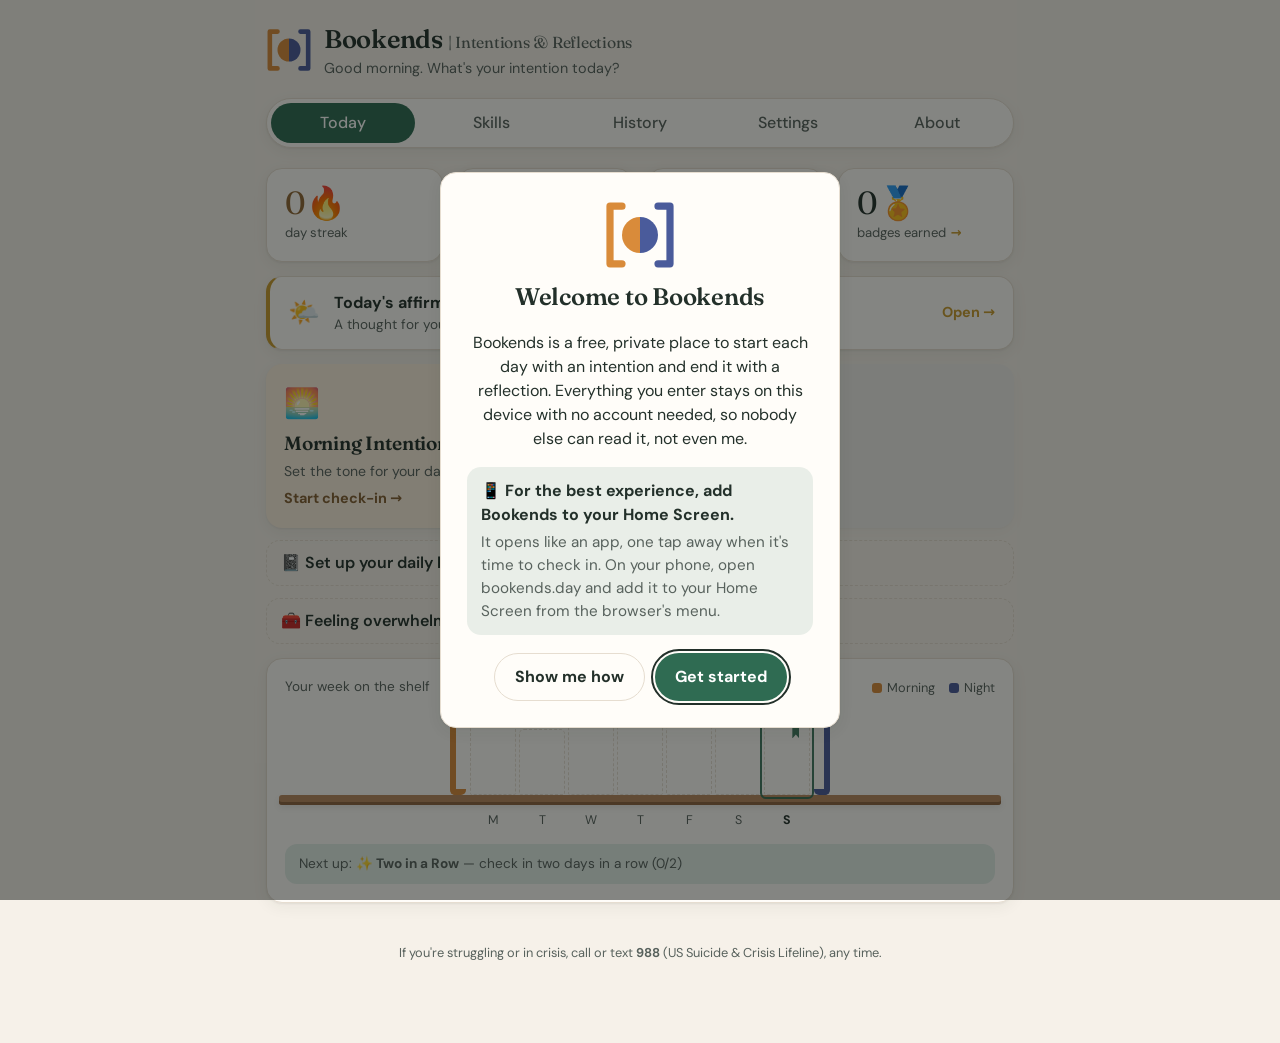
==== commit 20270e44: "add ability to capture daily logs" ====
--- a/index.html
+++ b/index.html
@@ -18,7 +18,7 @@
 @font-face{font-family:"DM Sans";src:url("fonts/dm-sans.woff2") format("woff2");font-weight:100 1000;font-style:normal;font-display:swap}
 @font-face{font-family:"Fraunces";src:url("fonts/fraunces-opsz.woff2") format("woff2");font-weight:100 900;font-style:normal;font-display:swap}
 </style>
-<link rel="stylesheet" href="css/styles.css?v=65">
+<link rel="stylesheet" href="css/styles.css?v=75">
 </head>
 <body>
 <canvas id="confetti" aria-hidden="true"></canvas>
@@ -47,6 +47,6 @@
   <footer class="help">If you're struggling or in crisis, call or text <b>988</b> (US Suicide &amp; Crisis Lifeline), any time.</footer>
 </div>
 
-<script src="js/app.js?v=103"></script>
+<script src="js/app.js?v=120"></script>
 </body>
 </html>
--- a/css/styles.css
+++ b/css/styles.css
@@ -654,24 +654,16 @@
 .suggest .skill-crisis{margin:6px 0 0}
 
 /* Daily log */
-.log-box{margin-top:12px;padding:14px 16px;border-radius:16px;display:flex;flex-wrap:wrap;align-items:center;justify-content:space-between;gap:10px 16px}
-.log-box.dotted{border:2px dashed color-mix(in srgb,var(--accent) 45%,var(--line));background:transparent}
-.log-box.done{background:var(--card);border:1px solid var(--line)}
-.log-box h3{margin:0 0 2px;font-size:1.02rem}
-.log-box p{margin:0}
-.log-box-text{flex:1 1 16rem;min-width:0}
-.log-box-actions{display:flex;flex-wrap:wrap;align-items:center;gap:6px 12px}
-.log-box-actions .btn{white-space:nowrap}
-.log-box .log-support{flex-basis:100%}
-.log-appts{margin-top:4px!important}
+.skill-link.done{border-style:solid}
+.skill-link.done .muted{font-weight:500}
+.skill-link+.log-support{margin-top:8px}
 .log-sheet .sheet-body{padding-bottom:20px}
-.log-sec{padding:14px 0;border-bottom:1px solid var(--line)}
-.log-sec:last-of-type{border-bottom:0}
+.log-sec{--dc:var(--accent)}
 .log-sec-head{display:flex;align-items:baseline;justify-content:space-between;gap:10px}
-.log-sec-head h3{margin:0;font-size:1.05rem}
-.log-sec>p{margin:2px 0 8px}
-.log-item{margin:12px 0}
-.log-item-label{margin-bottom:6px;font-weight:600}
+.log-sec-head h3{margin:0}
+.log-sec>p{margin:4px 0 4px}
+.log-item{margin:18px 0 0}
+.log-item-label{margin-bottom:8px;font-weight:500}
 .log-item-label .small{font-weight:400}
 .log-chips,.log-yn,.log-checks,.log-skill-chips{display:flex;flex-wrap:wrap;gap:6px}
 .log-chip{min-width:2.4rem;min-height:2.4rem;padding:0 8px;border-radius:10px;border:1px solid var(--line);background:var(--card);color:var(--ink);font:inherit;font-weight:600;cursor:pointer}
@@ -682,7 +674,6 @@
 .log-sub{margin:8px 0 0;display:flex;flex-direction:column;gap:6px}
 .log-field{display:flex;flex-direction:column;gap:4px;margin:8px 0}
 .log-field input{font:inherit;padding:9px 12px;border:1px solid var(--line);border-radius:10px;background:var(--card);color:var(--ink)}
-.log-hours input{max-width:8rem}
 .log-add-skill{font:inherit;padding:6px 10px;border:1px dashed var(--line);border-radius:10px;background:transparent;color:var(--ink)}
 .log-target{padding:10px 12px;border-radius:12px;background:color-mix(in srgb,var(--accent) 6%,transparent)}
 .log-support{margin:12px 0 0;padding:12px 14px;border-radius:12px;background:color-mix(in srgb,#c0392b 10%,var(--card));border:1px solid color-mix(in srgb,#c0392b 35%,transparent)}
@@ -690,10 +681,39 @@
 .log-support p:last-child{margin:0}
 .log-h{margin:18px 0 4px;font-size:1.02rem}
 .log-setup-item{align-items:flex-start}
-.log-tag{display:inline-block;font-size:.72rem;font-weight:700;padding:1px 7px;border-radius:999px;background:color-mix(in srgb,var(--accent) 14%,transparent);vertical-align:middle}
-.log-appt-row{display:grid;grid-template-columns:repeat(auto-fit,minmax(min(12rem,100%),1fr));gap:0 12px}
 .log-privacy{margin-top:14px}
 .log-sum{margin:0;display:grid;gap:6px}
 .log-sum div{display:flex;flex-wrap:wrap;gap:2px 10px}
 .log-sum dt{font-weight:600}
 .log-sum dd{margin:0;color:var(--muted)}
+.log-tb-wrap{margin:-2px 0 10px;padding:10px 12px;border-radius:12px;background:color-mix(in srgb,var(--accent) 6%,transparent)}
+.log-tb-list{list-style:none;margin:0 0 8px;padding:0;display:grid;gap:6px}
+.log-tb{display:flex;align-items:center;gap:10px;padding:8px 10px;border-radius:10px;background:var(--card);border:1px solid var(--line)}
+.log-tb.off .log-tb-name{color:var(--muted);text-decoration:line-through}
+.log-tb-name{flex:1;min-width:0;font-weight:600;overflow-wrap:anywhere}
+.log-tb-switch{display:flex;align-items:center}
+.log-tb-del{color:var(--muted)}
+.log-tb-add-btns{display:flex;align-items:center;gap:12px}
+.log-steps .stepdot{--dc:var(--accent)}
+.log-sheet .sheet-head{background:var(--accent-soft)}
+.log-q{font-size:.92rem}
+.log-sub .scale,.log-sub .anchors{width:100%}
+.log-scale.log-yn button{font-size:1rem;font-weight:600}
+.log-target .log-item-label{font-weight:700}
+.log-checklist{display:grid;gap:8px}
+.log-check{display:flex;align-items:center;gap:12px;width:100%;text-align:left;padding:11px 14px;border:1.5px solid var(--line);border-radius:12px;background:var(--bg);color:var(--ink);font:inherit;cursor:pointer;transition:.15s}
+.log-check:hover{border-color:var(--accent)}
+.log-box{flex:none;width:1.35rem;height:1.35rem;border:2px solid var(--muted);border-radius:6px;display:grid;place-items:center;font-size:.9rem;font-weight:800;line-height:1;color:#fff}
+.log-check.on{border-color:var(--accent);background:color-mix(in srgb,var(--accent) 10%,var(--bg))}
+.log-check.on .log-box{background:var(--accent);border-color:var(--accent)}
+.log-check:disabled{cursor:default}
+.log-check:disabled:not(.on){opacity:.6}
+.log-check:disabled:hover{border-color:var(--line)}
+.log-hours-head{display:flex;justify-content:space-between;align-items:baseline;gap:10px}
+.log-hours-head output{font-weight:700;color:var(--accent)}
+.log-hours.unset .log-hours-head output{font-weight:400;color:var(--muted)}
+.log-range{width:100%;accent-color:var(--accent);height:2rem;margin:4px 0 0;cursor:pointer}
+.log-hours.unset .log-range{opacity:.55}
+.log-range:disabled{cursor:default}
+.log-tag{display:inline-block;font-size:.72rem;font-weight:700;padding:1px 8px;border-radius:999px;background:var(--accent-soft);color:var(--ink);white-space:nowrap;vertical-align:1px}
+.log-sens-note{margin:6px 0 10px}
